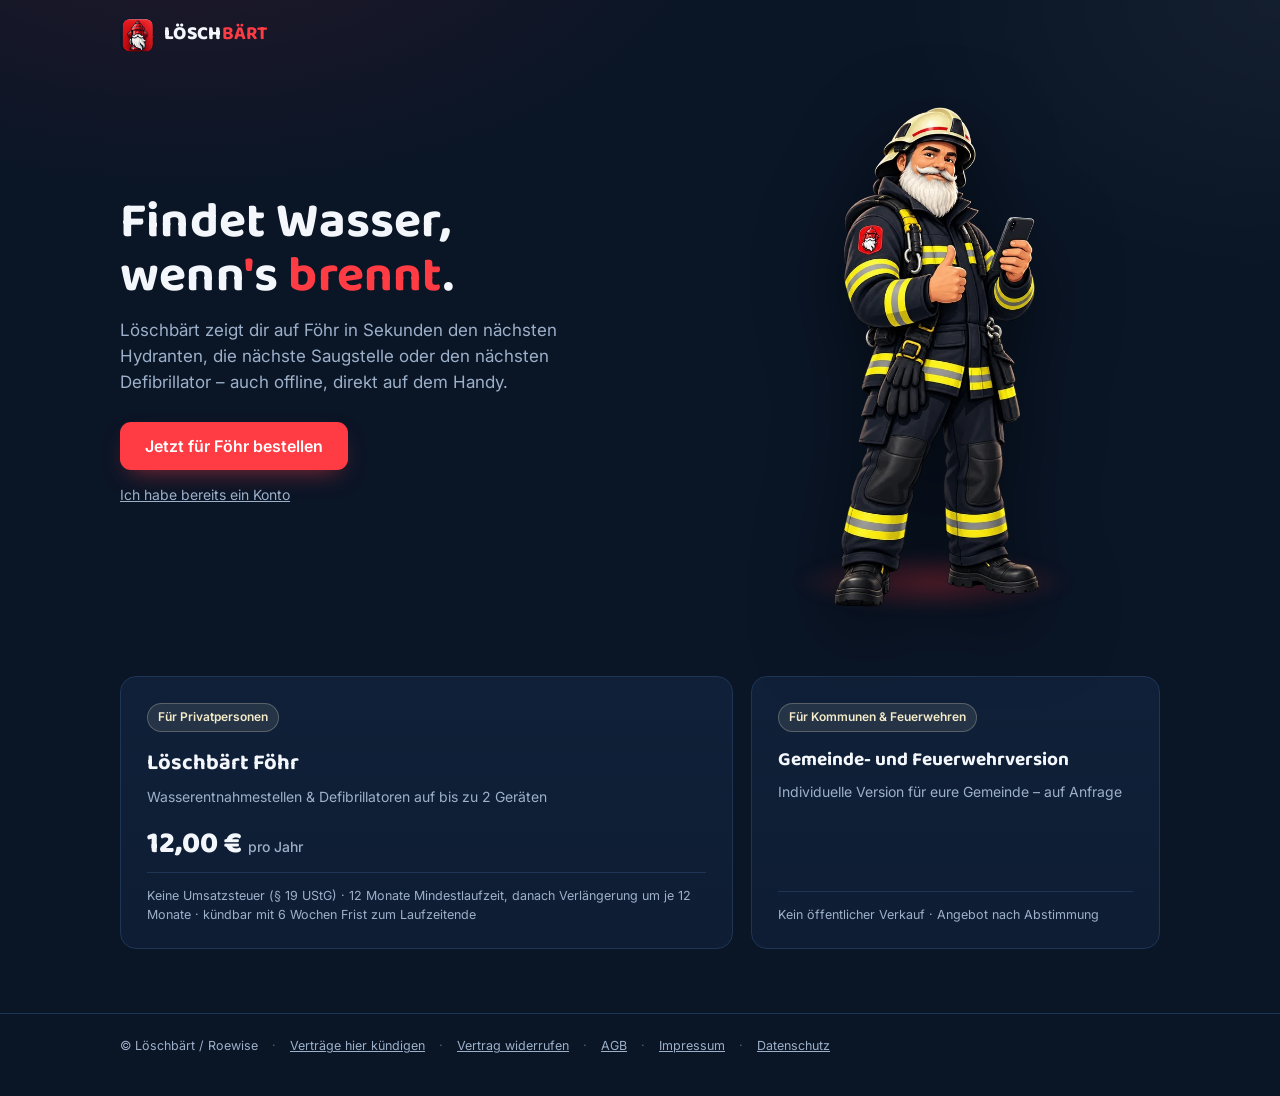
==== index.html @ 66af1172 "Bestell-/Kontobereich von test.roewise.com nach roewise.com umziehen Registrieren, Kundenbereich, Re" ====
<!DOCTYPE html>
<html lang="de">
<head>
<meta charset="UTF-8">
<meta name="viewport" content="width=device-width, initial-scale=1">
<title>Löschbärt</title>
<meta name="description" content="Löschbärt findet Wasser, wenn's brennt: die digitale Karte für Wasserentnahmestellen und Defibrillatoren.">
<link rel="icon" href="/img/loeschbaert-icon.webp">
<link rel="preconnect" href="https://fonts.googleapis.com">
<link rel="preconnect" href="https://fonts.gstatic.com" crossorigin>
<link href="https://fonts.googleapis.com/css2?family=Baloo+2:wght@600;700;800&family=Inter:wght@400;500;600;700&display=swap" rel="stylesheet">
<style>
  :root{
    --bg:#0a1526; --bg2:#0e1d34; --card:#0f2038; --border:#1e3556;
    --text:#f3f6fb; --muted:#9db0c9; --accent:#ff3b44; --accent-dark:#d81f2a;
    --cream:#f4ecc9;
  }
  *{box-sizing:border-box}
  html{scroll-behavior:smooth}
  body{
    margin:0; background:var(--bg); color:var(--text);
    font:16px/1.55 Inter,system-ui,-apple-system,"Segoe UI",sans-serif;
    background-image:
      radial-gradient(ellipse 900px 500px at 15% -10%, rgba(255,59,68,0.10), transparent 60%),
      radial-gradient(ellipse 700px 500px at 100% 0%, rgba(255,255,255,0.04), transparent 55%);
  }
  h1,h2,h3{font-family:"Baloo 2",Inter,sans-serif; letter-spacing:0.2px; margin:0}
  a{color:inherit}
  a:focus-visible{outline:3px solid var(--accent); outline-offset:2px; border-radius:4px}
  .wrap{max-width:1080px; margin:0 auto; padding:0 20px}

  /* Kopfzeile */
  .kopf{display:flex; align-items:center; justify-content:space-between; padding:18px 0; gap:12px; flex-wrap:wrap}
  .marke{display:flex; align-items:center; gap:10px; text-decoration:none}
  .marke img{width:34px; height:34px; border-radius:9px; flex:none}
  .marke .wortmarke{font-family:"Baloo 2",sans-serif; font-weight:800; font-size:19px; letter-spacing:0.3px}
  .marke .wortmarke b{color:var(--accent)}
  .kopf nav{display:flex; gap:16px; font-size:13px; color:var(--muted)}
  .kopf nav a{text-decoration:underline; text-decoration-color:transparent; transition:text-decoration-color .15s}
  .kopf nav a:hover{text-decoration-color:var(--muted)}

  /* Hero */
  .hero{display:grid; grid-template-columns:1.1fr 0.9fr; align-items:center; gap:32px; padding:32px 0 56px}
  .hero h1{font-size:clamp(30px,4.4vw,50px); line-height:1.08; text-wrap:balance}
  .hero h1 .rot{color:var(--accent)}
  .hero p.claim{color:var(--muted); font-size:17px; margin-top:14px; max-width:46ch}
  .hero .cta-zeile{display:flex; gap:14px; margin-top:26px; flex-wrap:wrap}
  .btn{
    display:inline-flex; align-items:center; gap:8px; font:600 16px/1 Inter,sans-serif;
    padding:15px 24px; border-radius:11px; text-decoration:none; min-height:48px;
    border:1px solid transparent; cursor:pointer;
  }
  .btn.primaer{background:var(--accent); color:#fff; box-shadow:0 10px 24px -10px rgba(255,59,68,0.55)}
  .btn.primaer:hover{background:var(--accent-dark)}
  .btn.sekundaer{background:transparent; border-color:var(--border); color:var(--text)}
  .btn.sekundaer:hover{border-color:var(--muted)}
  .hero .bild{position:relative; display:flex; justify-content:center}
  .hero .bild img{width:100%; max-width:340px; filter:drop-shadow(0 24px 40px rgba(0,0,0,0.5))}
  .hero .bild .glow{
    position:absolute; inset:auto auto 0 50%; width:280px; height:60px; transform:translateX(-50%);
    background:radial-gradient(ellipse at center, rgba(255,59,68,0.35), transparent 70%); filter:blur(6px);
  }

  /* Angebote */
  .angebote{display:grid; gap:18px; padding:8px 0 54px; grid-template-columns:1fr}
  @media(min-width:760px){ .angebote{grid-template-columns:1.2fr 0.8fr} }
  .karte{
    background:linear-gradient(180deg, var(--card), var(--bg2)); border:1px solid var(--border);
    border-radius:16px; padding:26px 26px 24px; text-decoration:none; color:var(--text);
    display:flex; flex-direction:column; transition:border-color .15s, transform .15s;
  }
  a.karte:hover{border-color:#3a5586; transform:translateY(-2px)}
  .karte .abzeichen{
    display:inline-flex; align-items:center; gap:6px; font-size:12px; font-weight:600; color:var(--cream);
    background:rgba(244,236,201,0.1); border:1px solid rgba(244,236,201,0.25);
    padding:4px 10px; border-radius:999px; width:fit-content; margin-bottom:14px;
  }
  .karte .ort{font-family:"Baloo 2",sans-serif; font-size:22px; font-weight:700; margin-bottom:6px}
  .karte .beschreibung{font-size:14px; color:var(--muted); margin-bottom:14px}
  .karte .preis{font-family:"Baloo 2",sans-serif; font-size:30px; font-weight:800; margin-bottom:4px}
  .karte .preis small{font-family:Inter,sans-serif; font-size:14px; font-weight:500; color:var(--muted)}
  .karte .hinweis{font-size:12.5px; color:var(--muted); margin-top:auto; padding-top:14px; border-top:1px solid var(--border); line-height:1.5}
  .karte.gemeinde{justify-content:center}
  .karte.gemeinde .ort{font-size:19px}

  footer{border-top:1px solid var(--border); padding:22px 0 40px; margin-top:10px}
  footer .zeile{display:flex; flex-wrap:wrap; gap:6px 14px; font-size:12.5px; color:var(--muted); align-items:center}
  footer a{color:var(--muted); text-decoration:underline}
  footer a:hover{color:var(--text)}
  footer .trenner{opacity:0.5}

  @media(max-width:759px){
    .hero{grid-template-columns:1fr; text-align:center; padding-top:12px}
    .hero p.claim{margin-left:auto; margin-right:auto}
    .hero .cta-zeile{justify-content:center}
    .hero .bild{order:-1}
    .hero .bild img{max-width:220px}
    .kopf nav{width:100%; justify-content:center; order:2}
  }
</style>
</head>
<body>
  <div class="wrap">
    <header class="kopf">
      <a class="marke" href="/">
        <img src="/img/loeschbaert-icon.webp" alt="">
        <span class="wortmarke">LÖSCH<b>BÄRT</b></span>
      </a>
    </header>

    <section class="hero">
      <div>
        <h1>Findet Wasser,<br>wenn<span class="rot">'</span>s <span class="rot">brennt</span>.</h1>
        <p class="claim">Löschbärt zeigt dir auf Föhr in Sekunden den nächsten Hydranten, die nächste Saugstelle oder den nächsten Defibrillator – auch offline, direkt auf dem Handy.</p>
        <div class="cta-zeile">
          <a class="btn primaer" href="/einzelabo.html">Jetzt für Föhr bestellen</a>
        </div>
        <p style="margin-top:14px;font-size:14px">
          <a href="/anmelden.html" style="color:var(--muted)">Ich habe bereits ein Konto</a>
        </p>
      </div>
      <div class="bild">
        <div class="glow"></div>
        <img src="/img/loeschbaert-daumen.webp" alt="Löschbärt, das Maskottchen: ein bärtiger Feuerwehrmann, der mit dem Handy in der Hand den Daumen hebt">
      </div>
    </section>

    <section class="angebote" id="angebote">
      <a class="karte" href="/einzelabo.html">
        <span class="abzeichen">Für Privatpersonen</span>
        <div class="ort">Löschbärt Föhr</div>
        <div class="beschreibung">Wasserentnahmestellen &amp; Defibrillatoren auf bis zu 2 Geräten</div>
        <div class="preis">12,00 € <small>pro Jahr</small></div>
        <div class="hinweis">Keine Umsatzsteuer (§ 19 UStG) · 12 Monate Mindestlaufzeit, danach Verlängerung um je 12 Monate · kündbar mit 6 Wochen Frist zum Laufzeitende</div>
      </a>
      <a class="karte gemeinde" href="mailto:wasserentnahme-foehr@web.de?subject=Anfrage%20Gemeindeversion">
        <span class="abzeichen">Für Kommunen &amp; Feuerwehren</span>
        <div class="ort">Gemeinde- und Feuerwehrversion</div>
        <div class="beschreibung">Individuelle Version für eure Gemeinde – auf Anfrage</div>
        <div class="hinweis">Kein öffentlicher Verkauf · Angebot nach Abstimmung</div>
      </a>
    </section>
  </div>

  <footer>
    <div class="wrap zeile">
      <span>&copy; Löschbärt / Roewise</span>
      <span class="trenner">·</span>
      <a href="/kuendigen.html">Verträge hier kündigen</a>
      <span class="trenner">·</span>
      <a href="/widerruf.html">Vertrag widerrufen</a>
      <span class="trenner">·</span>
      <a href="/agb.html">AGB</a>
      <span class="trenner">·</span>
      <a href="/impressum.html">Impressum</a>
      <span class="trenner">·</span>
      <a href="/datenschutz.html">Datenschutz</a>
    </div>
  </footer>
</body>
</html>
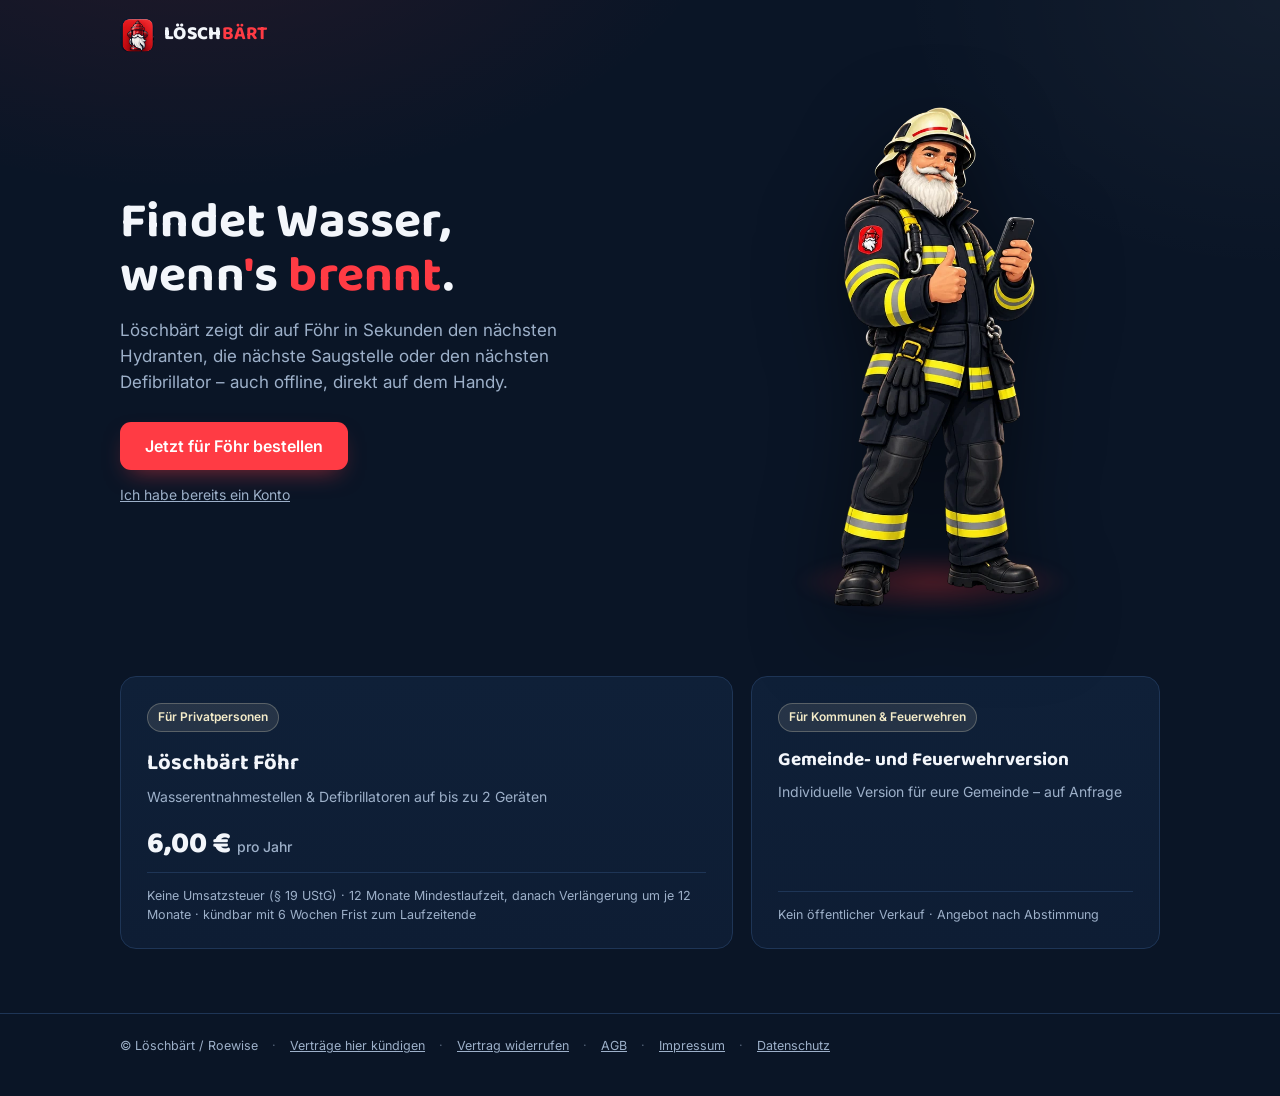
==== commit 0d5b7dad: "Jahresabo Föhr: Preis auf 6,00 Euro senken Betrifft Landingpage, Bestellseite, AGB und Einzelabo-Sei" ====
--- a/index.html
+++ b/index.html
@@ -130,7 +130,7 @@
         <span class="abzeichen">Für Privatpersonen</span>
         <div class="ort">Löschbärt Föhr</div>
         <div class="beschreibung">Wasserentnahmestellen &amp; Defibrillatoren auf bis zu 2 Geräten</div>
-        <div class="preis">12,00 € <small>pro Jahr</small></div>
+        <div class="preis">6,00 € <small>pro Jahr</small></div>
         <div class="hinweis">Keine Umsatzsteuer (§ 19 UStG) · 12 Monate Mindestlaufzeit, danach Verlängerung um je 12 Monate · kündbar mit 6 Wochen Frist zum Laufzeitende</div>
       </a>
       <a class="karte gemeinde" href="mailto:wasserentnahme-foehr@web.de?subject=Anfrage%20Gemeindeversion">
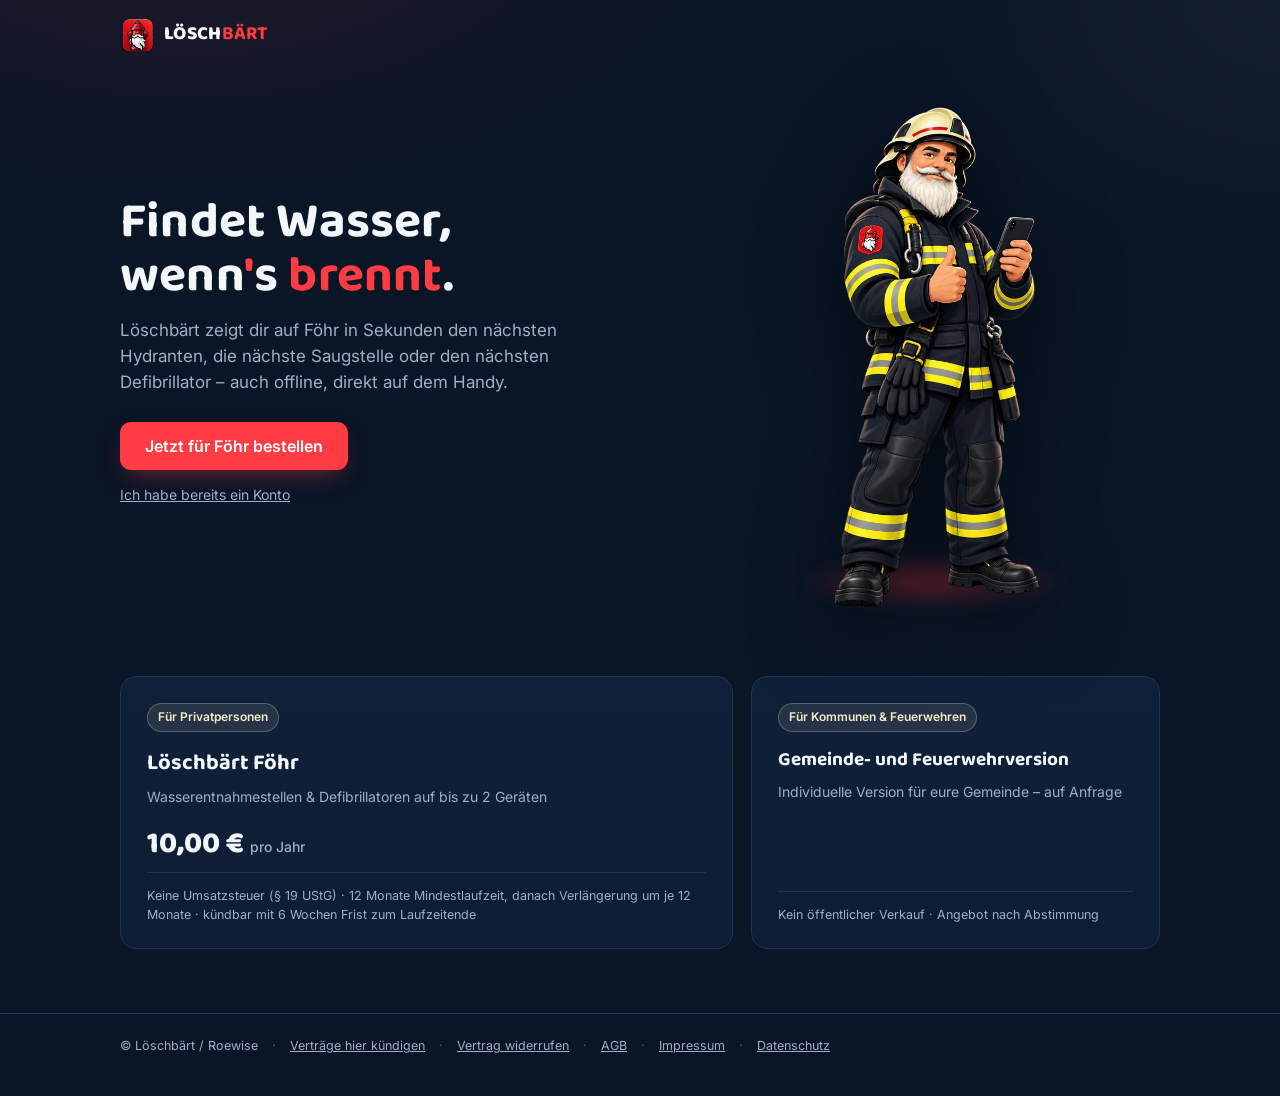
==== commit a883b420: "Jahresabo Föhr: Preis einheitlich auf 10,00 Euro Betrifft Landingpage, Bestellseite, AGB und Einzela" ====
--- a/index.html
+++ b/index.html
@@ -130,7 +130,7 @@
         <span class="abzeichen">Für Privatpersonen</span>
         <div class="ort">Löschbärt Föhr</div>
         <div class="beschreibung">Wasserentnahmestellen &amp; Defibrillatoren auf bis zu 2 Geräten</div>
-        <div class="preis">6,00 € <small>pro Jahr</small></div>
+        <div class="preis">10,00 € <small>pro Jahr</small></div>
         <div class="hinweis">Keine Umsatzsteuer (§ 19 UStG) · 12 Monate Mindestlaufzeit, danach Verlängerung um je 12 Monate · kündbar mit 6 Wochen Frist zum Laufzeitende</div>
       </a>
       <a class="karte gemeinde" href="mailto:wasserentnahme-foehr@web.de?subject=Anfrage%20Gemeindeversion">
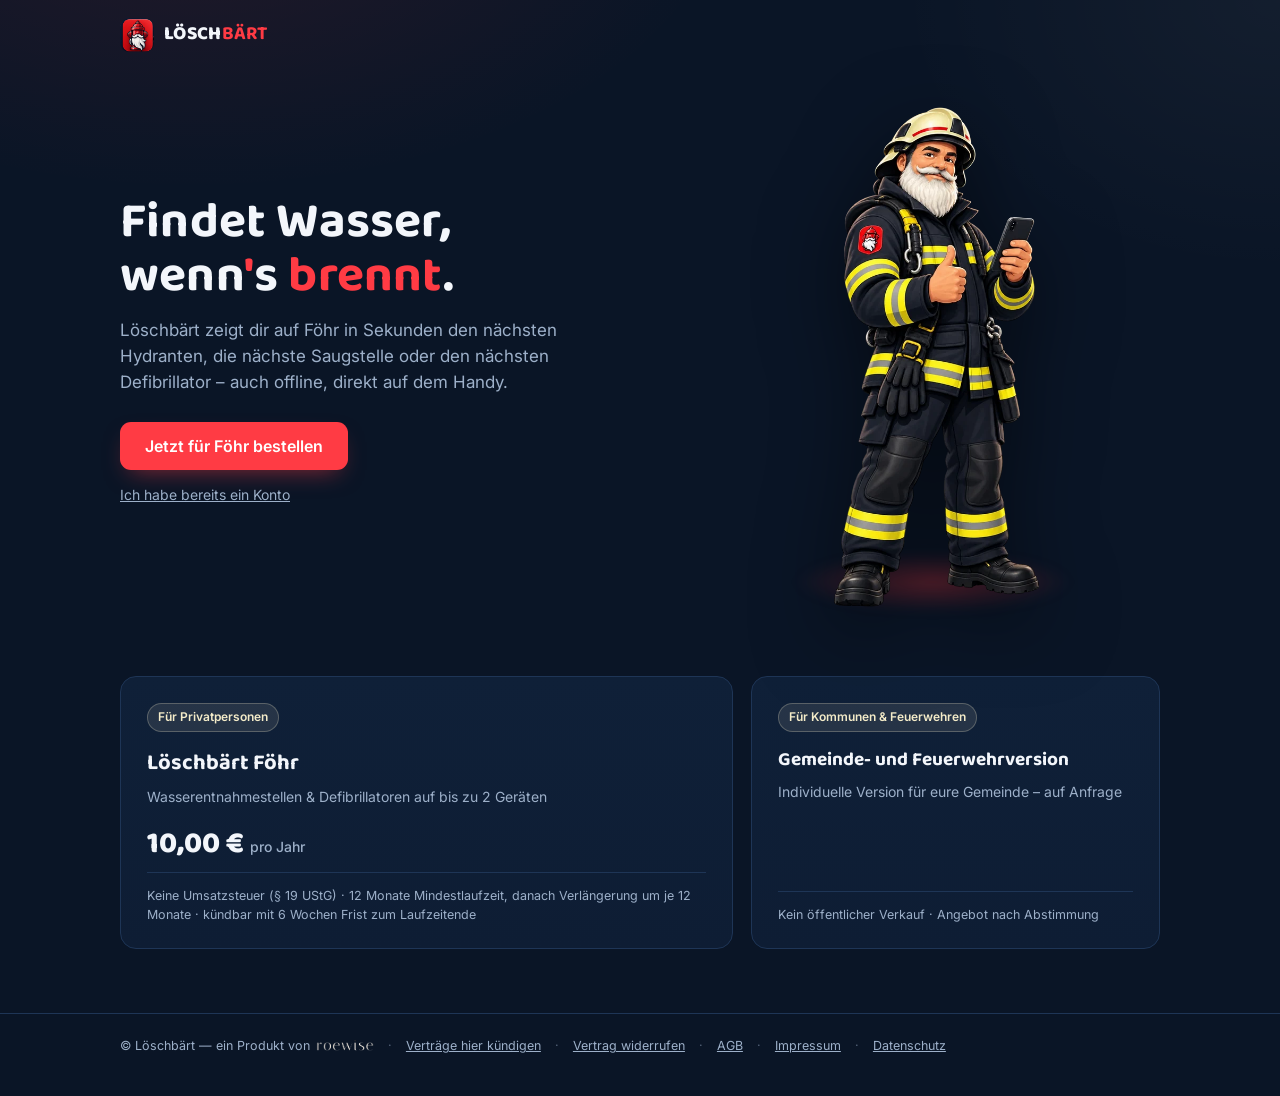
==== commit 44522135: "roewise-Logo einbinden: Footer der Startseite und Impressum Neues Wortmarken-Logo (Italiana-Serif mi" ====
--- a/index.html
+++ b/index.html
@@ -144,7 +144,10 @@
 
   <footer>
     <div class="wrap zeile">
-      <span>&copy; Löschbärt / Roewise</span>
+      <span style="display:inline-flex;align-items:center;gap:6px">
+        &copy; Löschbärt — ein Produkt von
+        <img src="/img/roewise-logo.png" alt="roewise" style="height:14px;width:auto;vertical-align:middle">
+      </span>
       <span class="trenner">·</span>
       <a href="/kuendigen.html">Verträge hier kündigen</a>
       <span class="trenner">·</span>
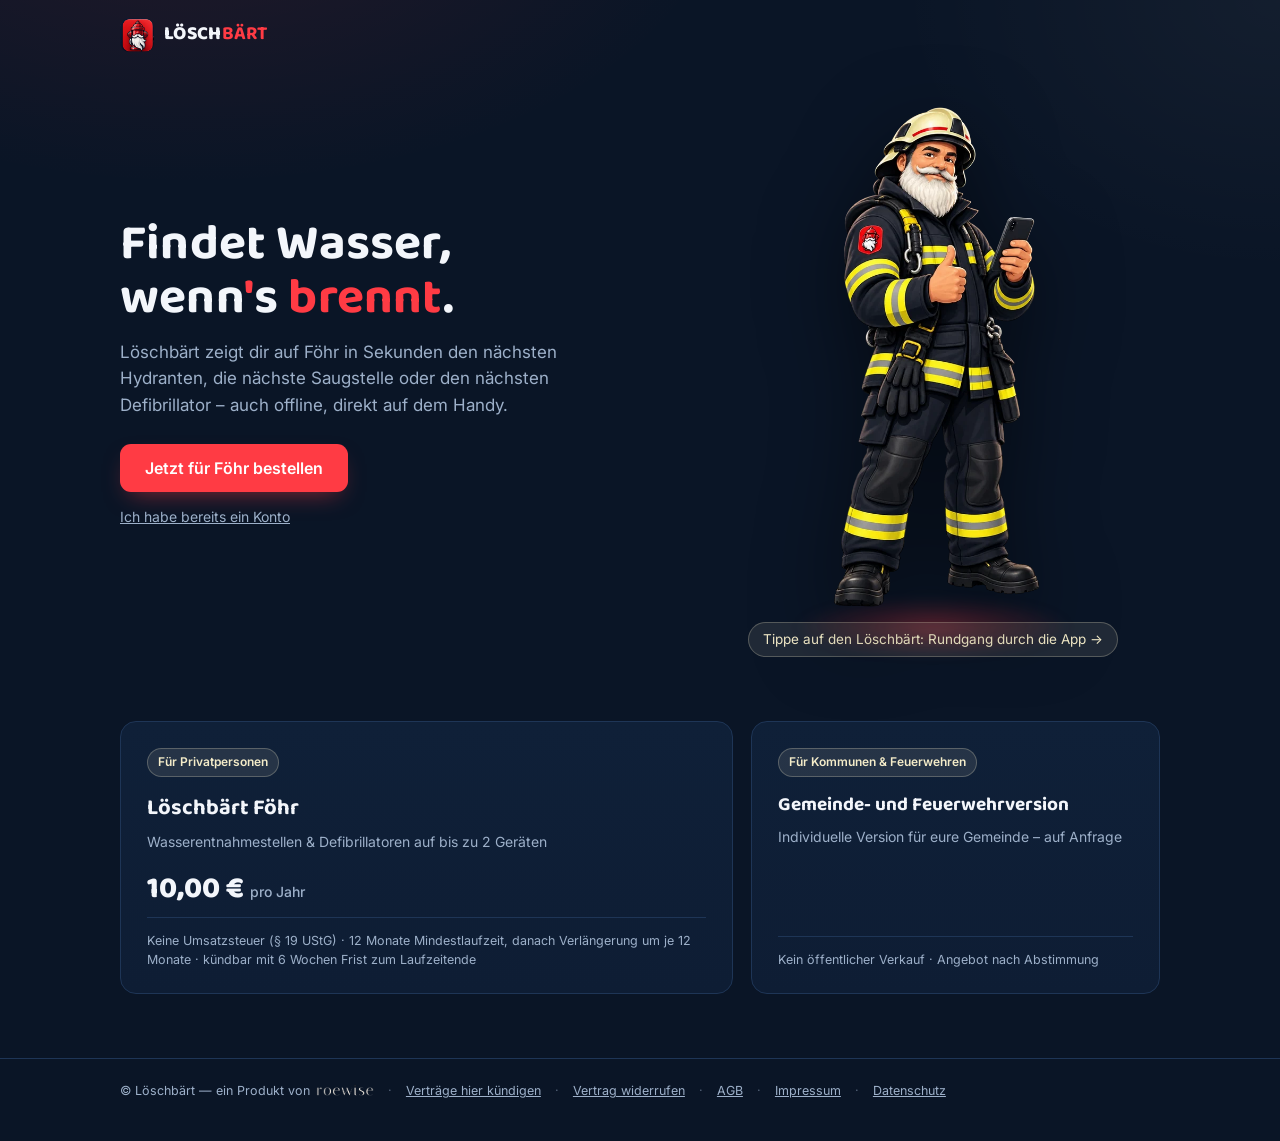
==== commit 856ddd51: "Rundgang durch die App: Daumen-Bild auf der Startseite verlinkt, rundgang.html neu Co-Authored-By: C" ====
--- a/index.html
+++ b/index.html
@@ -61,6 +61,12 @@
     background:radial-gradient(ellipse at center, rgba(255,59,68,0.35), transparent 70%); filter:blur(6px);
   }
 
+  .hero .bild-link{display:flex; flex-direction:column; align-items:center; gap:10px; text-decoration:none; position:relative}
+  .hero .bild-link:hover img{transform:translateY(-3px)}
+  .hero .bild-link img{transition:transform .15s}
+  .hero .bild-hinweis{font-size:13.5px; color:var(--cream); background:rgba(244,236,201,0.1); border:1px solid rgba(244,236,201,0.25); padding:6px 14px; border-radius:999px; text-align:center}
+  .hero .bild-link:hover .bild-hinweis{border-color:var(--cream)}
+
   /* Angebote */
   .angebote{display:grid; gap:18px; padding:8px 0 54px; grid-template-columns:1fr}
   @media(min-width:760px){ .angebote{grid-template-columns:1.2fr 0.8fr} }
@@ -121,7 +127,10 @@
       </div>
       <div class="bild">
         <div class="glow"></div>
-        <img src="/img/loeschbaert-daumen.webp" alt="Löschbärt, das Maskottchen: ein bärtiger Feuerwehrmann, der mit dem Handy in der Hand den Daumen hebt">
+        <a href="/rundgang.html" class="bild-link" aria-label="Rundgang durch die Löschbärt-App ansehen">
+          <img src="/img/loeschbaert-daumen.webp" alt="Löschbärt, das Maskottchen: ein bärtiger Feuerwehrmann, der mit dem Handy in der Hand den Daumen hebt">
+          <span class="bild-hinweis">Tippe auf den Löschbärt: Rundgang durch die App →</span>
+        </a>
       </div>
     </section>
 
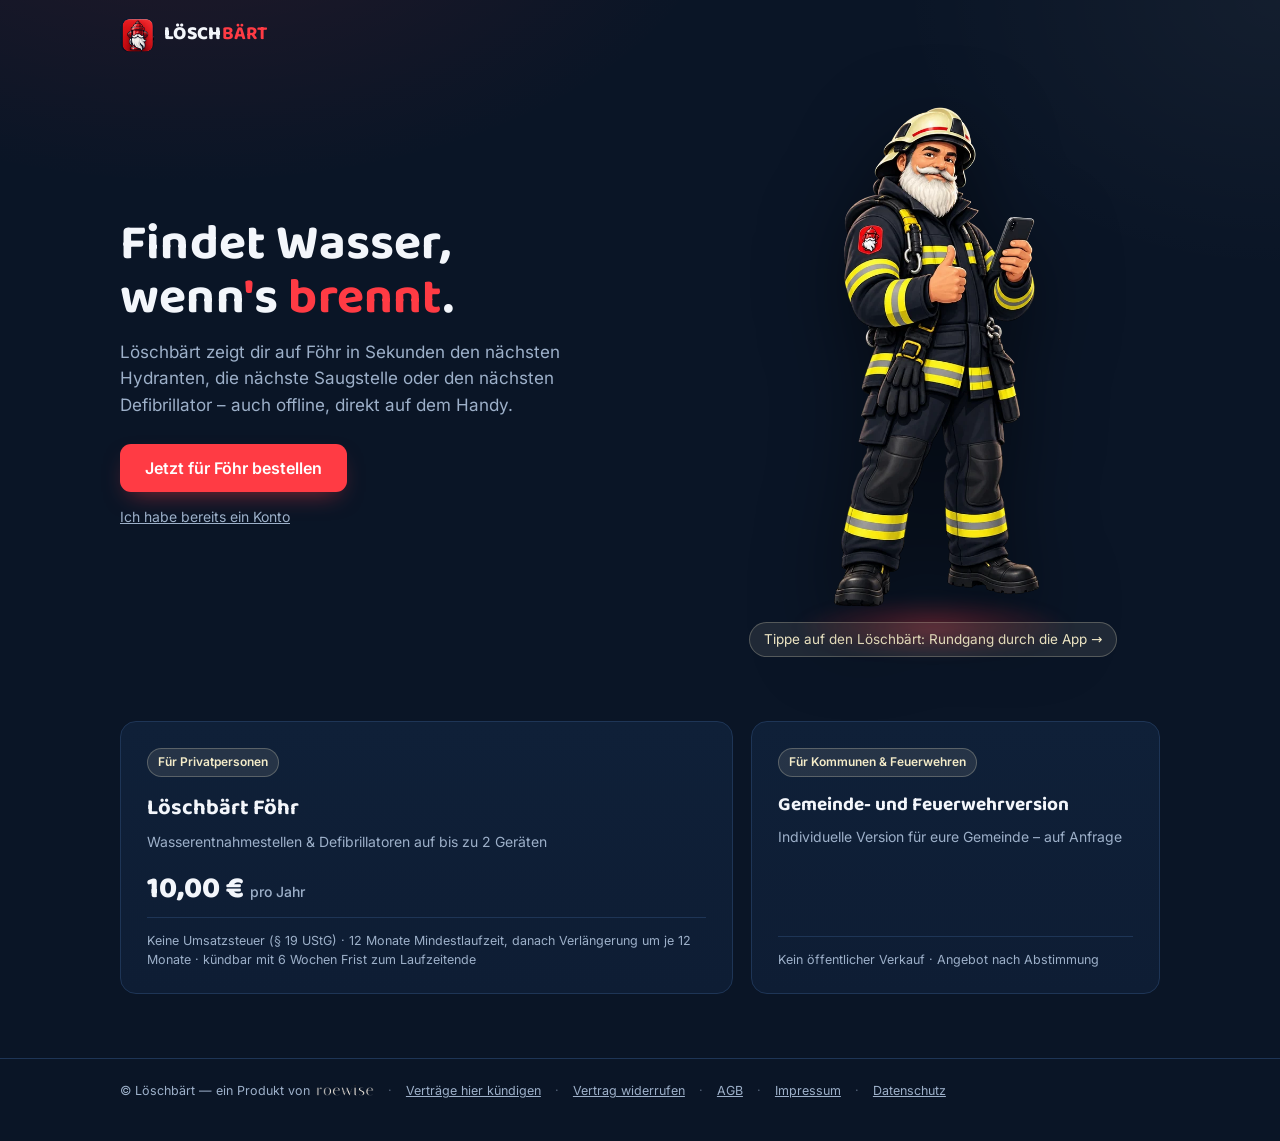
==== commit 3bb76c06: "Datenschutz: Schriften und Anmelde-Bibliothek lokal statt Google Fonts/jsDelivr, OpenStreetMap-Hinwe" ====
--- a/index.html
+++ b/index.html
@@ -6,9 +6,7 @@
 <title>Löschbärt</title>
 <meta name="description" content="Löschbärt findet Wasser, wenn's brennt: die digitale Karte für Wasserentnahmestellen und Defibrillatoren.">
 <link rel="icon" href="/img/loeschbaert-icon.webp">
-<link rel="preconnect" href="https://fonts.googleapis.com">
-<link rel="preconnect" href="https://fonts.gstatic.com" crossorigin>
-<link href="https://fonts.googleapis.com/css2?family=Baloo+2:wght@600;700;800&family=Inter:wght@400;500;600;700&display=swap" rel="stylesheet">
+<link rel="stylesheet" href="/fonts/fonts.css">
 <style>
   :root{
     --bg:#0a1526; --bg2:#0e1d34; --card:#0f2038; --border:#1e3556;
--- a/fonts/fonts.css
+++ b/fonts/fonts.css
@@ -0,0 +1,8 @@
+/* Lokal ausgelieferte Schriften (SIL Open Font License 1.1): Baloo 2 und Inter, Quelle: Fontsource. */
+@font-face{font-family:'Baloo 2';font-style:normal;font-weight:600;font-display:swap;src:url('/fonts/baloo-2-latin-600-normal.woff2') format('woff2');unicode-range:U+0000-00FF,U+0131,U+0152-0153,U+02BB-02BC,U+02C6,U+02DA,U+02DC,U+2000-206F,U+2074,U+20AC,U+2122,U+2191,U+2193,U+2212,U+2215,U+FEFF,U+FFFD}
+@font-face{font-family:'Baloo 2';font-style:normal;font-weight:700;font-display:swap;src:url('/fonts/baloo-2-latin-700-normal.woff2') format('woff2');unicode-range:U+0000-00FF,U+0131,U+0152-0153,U+02BB-02BC,U+02C6,U+02DA,U+02DC,U+2000-206F,U+2074,U+20AC,U+2122,U+2191,U+2193,U+2212,U+2215,U+FEFF,U+FFFD}
+@font-face{font-family:'Baloo 2';font-style:normal;font-weight:800;font-display:swap;src:url('/fonts/baloo-2-latin-800-normal.woff2') format('woff2');unicode-range:U+0000-00FF,U+0131,U+0152-0153,U+02BB-02BC,U+02C6,U+02DA,U+02DC,U+2000-206F,U+2074,U+20AC,U+2122,U+2191,U+2193,U+2212,U+2215,U+FEFF,U+FFFD}
+@font-face{font-family:'Inter';font-style:normal;font-weight:400;font-display:swap;src:url('/fonts/inter-latin-400-normal.woff2') format('woff2');unicode-range:U+0000-00FF,U+0131,U+0152-0153,U+02BB-02BC,U+02C6,U+02DA,U+02DC,U+2000-206F,U+2074,U+20AC,U+2122,U+2191,U+2193,U+2212,U+2215,U+FEFF,U+FFFD}
+@font-face{font-family:'Inter';font-style:normal;font-weight:500;font-display:swap;src:url('/fonts/inter-latin-500-normal.woff2') format('woff2');unicode-range:U+0000-00FF,U+0131,U+0152-0153,U+02BB-02BC,U+02C6,U+02DA,U+02DC,U+2000-206F,U+2074,U+20AC,U+2122,U+2191,U+2193,U+2212,U+2215,U+FEFF,U+FFFD}
+@font-face{font-family:'Inter';font-style:normal;font-weight:600;font-display:swap;src:url('/fonts/inter-latin-600-normal.woff2') format('woff2');unicode-range:U+0000-00FF,U+0131,U+0152-0153,U+02BB-02BC,U+02C6,U+02DA,U+02DC,U+2000-206F,U+2074,U+20AC,U+2122,U+2191,U+2193,U+2212,U+2215,U+FEFF,U+FFFD}
+@font-face{font-family:'Inter';font-style:normal;font-weight:700;font-display:swap;src:url('/fonts/inter-latin-700-normal.woff2') format('woff2');unicode-range:U+0000-00FF,U+0131,U+0152-0153,U+02BB-02BC,U+02C6,U+02DA,U+02DC,U+2000-206F,U+2074,U+20AC,U+2122,U+2191,U+2193,U+2212,U+2215,U+FEFF,U+FFFD}
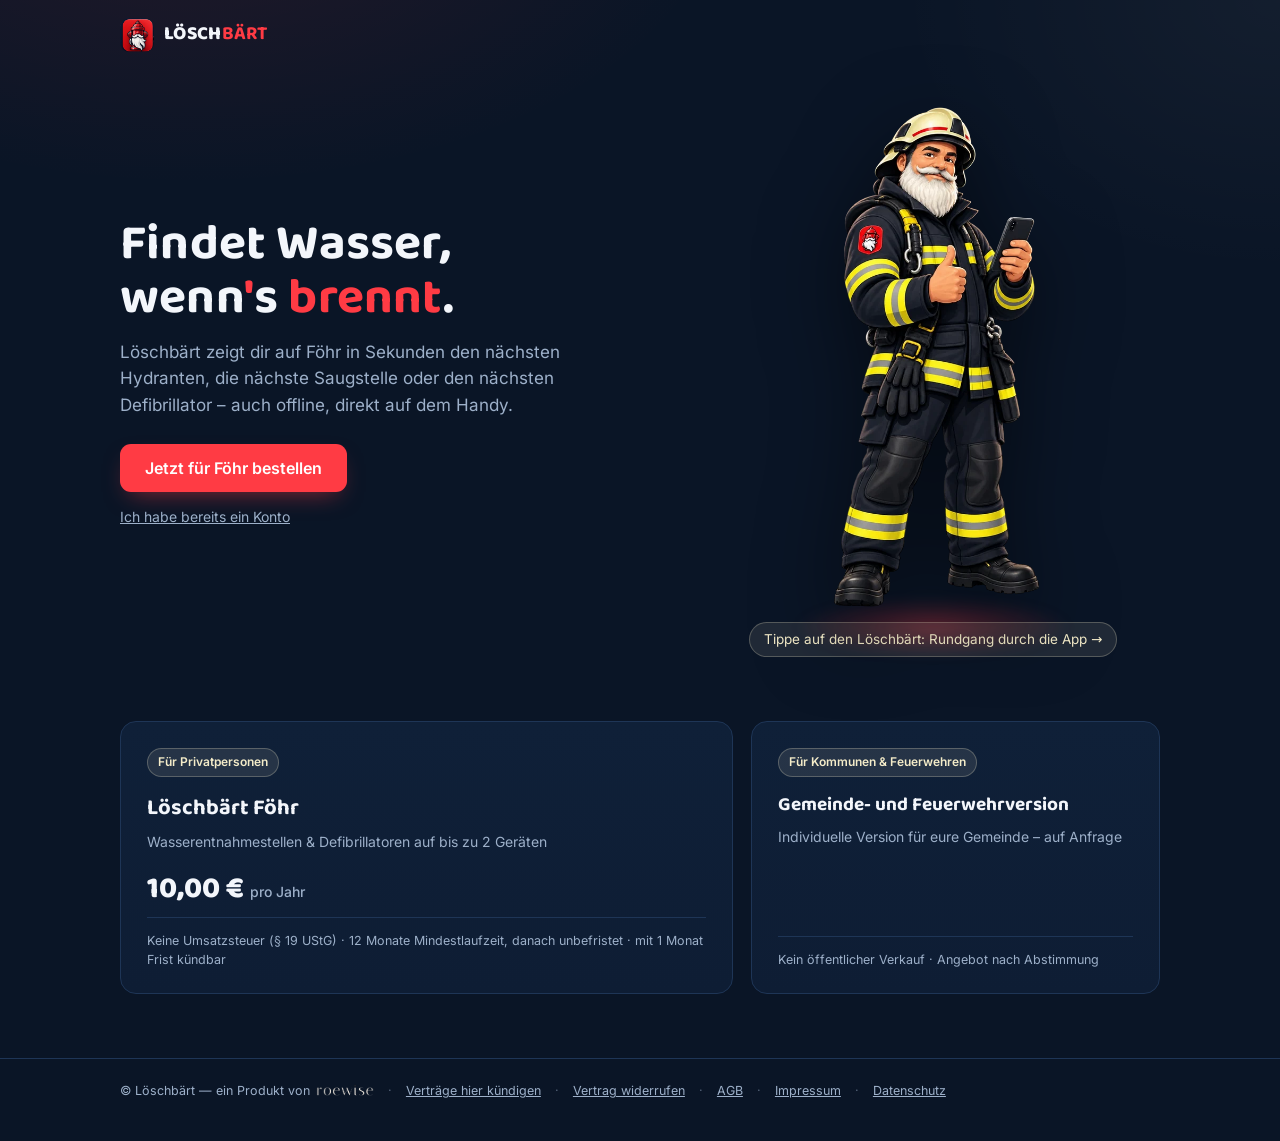
==== commit aedacaaa: "AGB, Bestell-, Kündigungs- und Startseite: nach 12 Monaten unbefristet, 1 Monat Kündigungsfrist, ant" ====
--- a/index.html
+++ b/index.html
@@ -138,7 +138,7 @@
         <div class="ort">Löschbärt Föhr</div>
         <div class="beschreibung">Wasserentnahmestellen &amp; Defibrillatoren auf bis zu 2 Geräten</div>
         <div class="preis">10,00 € <small>pro Jahr</small></div>
-        <div class="hinweis">Keine Umsatzsteuer (§ 19 UStG) · 12 Monate Mindestlaufzeit, danach Verlängerung um je 12 Monate · kündbar mit 6 Wochen Frist zum Laufzeitende</div>
+        <div class="hinweis">Keine Umsatzsteuer (§ 19 UStG) · 12 Monate Mindestlaufzeit, danach unbefristet · mit 1 Monat Frist kündbar</div>
       </a>
       <a class="karte gemeinde" href="mailto:wasserentnahme-foehr@web.de?subject=Anfrage%20Gemeindeversion">
         <span class="abzeichen">Für Kommunen &amp; Feuerwehren</span>
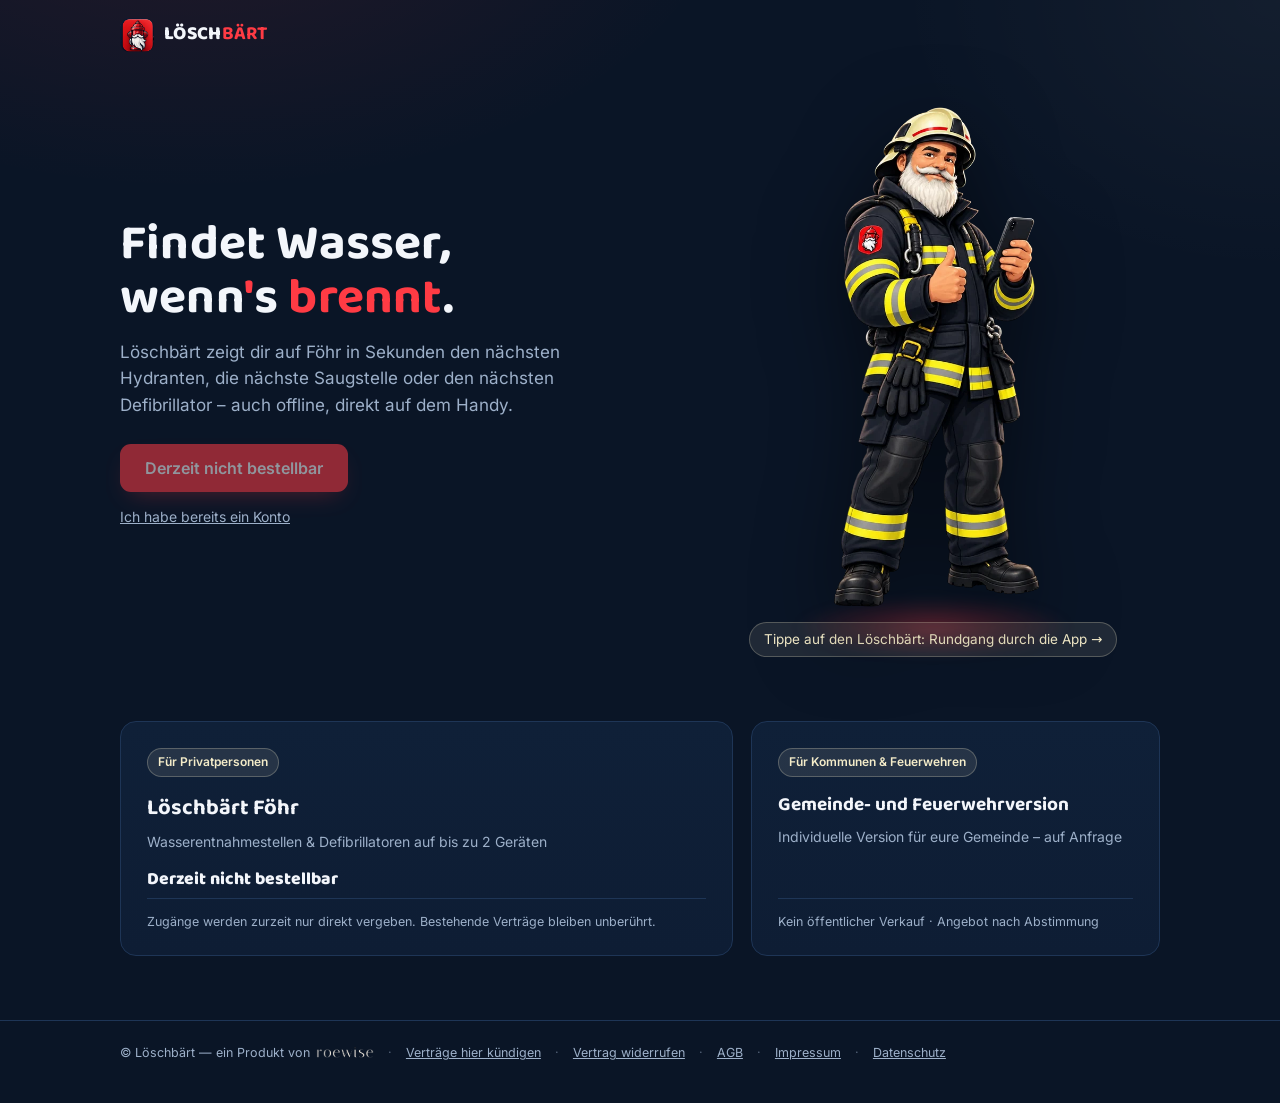
==== commit 45078f68: "Neubestellungen abgeschaltet: Hinweise statt Bestellknoepfe Co-Authored-By: Claude Sonnet 5.5 <norep" ====
--- a/index.html
+++ b/index.html
@@ -117,7 +117,7 @@
         <h1>Findet Wasser,<br>wenn<span class="rot">'</span>s <span class="rot">brennt</span>.</h1>
         <p class="claim">Löschbärt zeigt dir auf Föhr in Sekunden den nächsten Hydranten, die nächste Saugstelle oder den nächsten Defibrillator – auch offline, direkt auf dem Handy.</p>
         <div class="cta-zeile">
-          <a class="btn primaer" href="/einzelabo.html">Jetzt für Föhr bestellen</a>
+          <span class="btn primaer" style="opacity:.55;cursor:default">Derzeit nicht bestellbar</span>
         </div>
         <p style="margin-top:14px;font-size:14px">
           <a href="/anmelden.html" style="color:var(--muted)">Ich habe bereits ein Konto</a>
@@ -137,8 +137,8 @@
         <span class="abzeichen">Für Privatpersonen</span>
         <div class="ort">Löschbärt Föhr</div>
         <div class="beschreibung">Wasserentnahmestellen &amp; Defibrillatoren auf bis zu 2 Geräten</div>
-        <div class="preis">10,00 € <small>pro Jahr</small></div>
-        <div class="hinweis">Keine Umsatzsteuer (§ 19 UStG) · 12 Monate Mindestlaufzeit, danach unbefristet · mit 1 Monat Frist kündbar</div>
+        <div class="preis" style="font-size:1.1rem">Derzeit nicht bestellbar</div>
+        <div class="hinweis">Zugänge werden zurzeit nur direkt vergeben. Bestehende Verträge bleiben unberührt.</div>
       </a>
       <a class="karte gemeinde" href="mailto:wasserentnahme-foehr@web.de?subject=Anfrage%20Gemeindeversion">
         <span class="abzeichen">Für Kommunen &amp; Feuerwehren</span>
